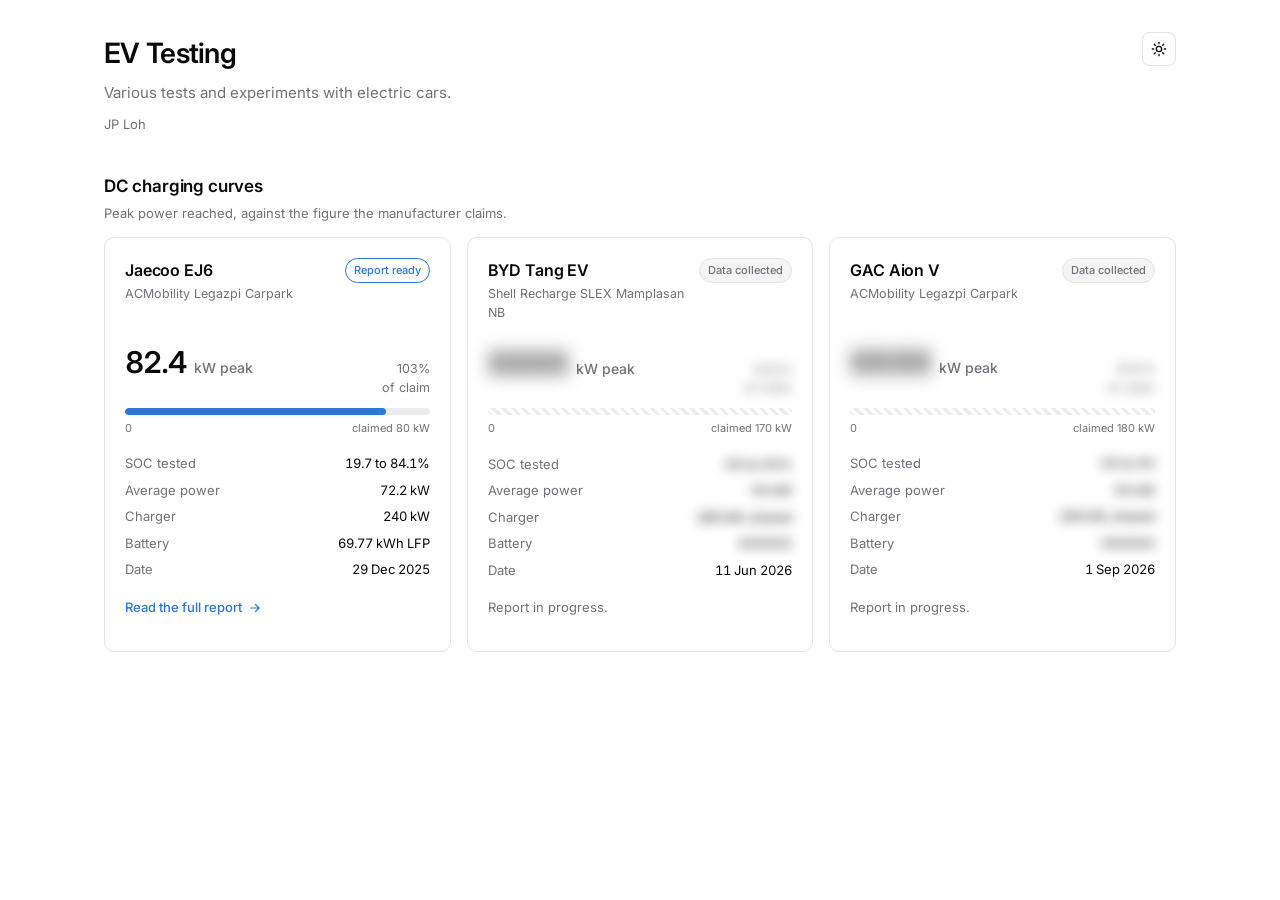
==== index.html @ d7ea399c "Initial commit with landing page and EJ6 report" ====
<!doctype html>
<html lang="en" data-theme="light">
<head>
<meta charset="utf-8">
<meta name="viewport" content="width=device-width, initial-scale=1">
<title>EV Testing</title>
<meta name="description" content="Various tests and experiments with electric cars">
<link rel="preconnect" href="https://fonts.googleapis.com">
<link rel="preconnect" href="https://fonts.gstatic.com" crossorigin>
<link href="https://fonts.googleapis.com/css2?family=Inter:wght@400;500;600&family=JetBrains+Mono:wght@400;500&display=swap" rel="stylesheet">
<link rel="stylesheet" href="./styles.css">
</head>
<body>
<div class="wrap">

<header>
  <div>
    <h1>EV Testing</h1>
    <p class="lede">Various tests and experiments with electric cars.</p>
    <p class="byline">
      <span>JP Loh</span>
    </p>
  </div>
  <button id="theme" aria-label="Toggle dark mode" title="Toggle dark mode">
    <svg id="ico-sun" viewBox="0 0 24 24" fill="none" stroke="currentColor" stroke-width="2" stroke-linecap="round"><circle cx="12" cy="12" r="4"/><path d="M12 2v2M12 20v2M4.93 4.93l1.41 1.41M17.66 17.66l1.41 1.41M2 12h2M20 12h2M6.34 17.66l-1.41 1.41M19.07 4.93l-1.41 1.41"/></svg>
    <svg id="ico-moon" viewBox="0 0 24 24" fill="none" stroke="currentColor" stroke-width="2" stroke-linecap="round" stroke-linejoin="round" hidden><path d="M21 12.79A9 9 0 1 1 11.21 3 7 7 0 0 0 21 12.79z"/></svg>
  </button>
</header>

<div class="section-head">
  <h2>DC charging curves</h2>
  <p>Peak power reached, against the figure the manufacturer claims.</p>
</div>

<div class="grid">

  <a class="card" href="./dc-charging-curve/jaecoo-ej6/">
    <div class="card-top">
      <div>
        <p class="model">Jaecoo EJ6</p>
        <p class="where">ACMobility Legazpi Carpark</p>
      </div>
      <span class="badge ready">Report ready</span>
    </div>

    <div class="headline">
      <span class="num">82.4</span><span class="unit">kW peak</span>
      <span class="claim">103%<br>of claim</span>
    </div>
    <div class="meter" role="img" aria-label="Peak power reached 103 percent of the 80 kW claim">
      <div class="track"><div class="fill" style="width: 85.8%"></div><div class="tick"></div></div>
      <div class="scale"><span>0</span><span>claimed 80 kW</span></div>
    </div>

    <dl>
      <dt>SOC tested</dt><dd>19.7 to 84.1%</dd>
      <dt>Average power</dt><dd>72.2 kW</dd>
      <dt>Charger</dt><dd>240 kW</dd>
      <dt>Battery</dt><dd>69.77 kWh LFP</dd>
      <dt>Date</dt><dd>29 Dec 2025</dd>
    </dl>

    <p class="cta">Read the full report
      <svg viewBox="0 0 24 24" fill="none" stroke="currentColor" stroke-width="2" stroke-linecap="round" stroke-linejoin="round"><path d="M5 12h14M13 6l6 6-6 6"/></svg>
    </p>
  </a>

  <div class="card censored">
    <div class="card-top">
      <div>
        <p class="model">BYD Tang EV</p>
        <p class="where">Shell Recharge SLEX Mamplasan NB</p>
      </div>
      <span class="badge">Data collected</span>
    </div>

    <div class="headline">
      <span class="num">XXXX</span><span class="unit">kW peak</span>
      <span class="claim">XXX%<br>of claim</span>
    </div>
    <div class="meter" role="img" aria-label="Peak power result withheld until the report is published">
      <div class="track"><div class="fill" style="width: 83.3%"></div><div class="tick"></div></div>
      <div class="scale"><span>0</span><span>claimed 170 kW</span></div>
    </div>

    <dl>
      <dt>SOC tested</dt><dd>XX to XX%</dd>
      <dt>Average power</dt><dd>XX kW</dd>
      <dt>Charger</dt><dd>180 kW, shared</dd>
      <dt>Battery</dt><dd>XXXXXX</dd>
      <dt>Date</dt><dd style="filter: none;">11 Jun 2026</dd>
    </dl>

    <p class="pending">Report in progress.</p>
  </div>

  <div class="card censored">
    <div class="card-top">
      <div>
        <p class="model">GAC Aion V</p>
        <p class="where">ACMobility Legazpi Carpark</p>
      </div>
      <span class="badge">Data collected</span>
    </div>

    <div class="headline">
      <span class="num">XXXX</span><span class="unit">kW peak</span>
      <span class="claim">XXX%<br>of claim</span>
    </div>
    <div class="meter" role="img" aria-label="Peak power result withheld until the report is published">
      <div class="track"><div class="fill" style="width: 43.3%"></div><div class="tick"></div></div>
      <div class="scale"><span>0</span><span>claimed 180 kW</span></div>
    </div>

    <dl>
      <dt>SOC tested</dt><dd>XX to XX</dd>
      <dt>Average power</dt><dd>XX kW</dd>
      <dt>Charger</dt><dd>240 kW, shared</dd>
      <dt>Battery</dt><dd>XXXXXX</dd>
      <dt>Date</dt><dd style="filter: none;">1 Sep 2026</dd>
    </dl>

    <p class="pending">Report in progress.</p>
  </div>

</div>
<script src="./app.js"></script>
</body>
</html>
---- styles.css ----
/* ---------- shadcn-style tokens ---------- */
:root {
  color-scheme: light;
  --background: #ffffff;
  --foreground: #09090b;
  --card: #ffffff;
  --muted: #f4f4f5;
  --muted-foreground: #71717a;
  --border: #e4e4e7;
  --accent: #f4f4f5;
  --ring: #a1a1aa;
  --radius: 0.625rem;
  --accent-blue: #2a78d6;
  --track: #ececef;
}
:root[data-theme="dark"] {
  color-scheme: dark;
  --background: #09090b;
  --foreground: #fafafa;
  --card: #0f0f11;
  --muted: #18181b;
  --muted-foreground: #a1a1aa;
  --border: #27272a;
  --accent: #1c1c1f;
  --ring: #52525b;
  --accent-blue: #3987e5;
  --track: #232327;
}

* { box-sizing: border-box; }
html, body { margin: 0; padding: 0; }
body {
  background: var(--background);
  color: var(--foreground);
  font-family: Inter, ui-sans-serif, system-ui, -apple-system, "Segoe UI", sans-serif;
  font-size: 14px;
  line-height: 1.5;
  -webkit-font-smoothing: antialiased;
}
.wrap { max-width: 1120px; margin: 0 auto; padding: 32px 24px 64px; }

/* ---------- header ---------- */
header { display: flex; align-items: flex-start; justify-content: space-between; gap: 24px; margin-bottom: 14px; }
header > div { min-width: 0; }
h1 { font-size: 28px; font-weight: 600; letter-spacing: -0.025em; margin: 0 0 8px; }
.lede { color: var(--muted-foreground); font-size: 15px; margin: 0; max-width: 64ch; }
.byline { color: var(--muted-foreground); font-size: 13px; margin: 10px 0 0; display: flex; flex-wrap: wrap; align-items: baseline; }
.byline span { white-space: nowrap; }
.dot { opacity: .5; margin: 0 8px; }

button {
  font: inherit; color: inherit; cursor: pointer;
  background: var(--card); border: 1px solid var(--border);
  border-radius: calc(var(--radius) - 2px); padding: 8px;
  display: inline-flex; align-items: center; transition: background .13s ease;
}
button:hover { background: var(--accent); }
button:focus-visible { outline: 2px solid var(--ring); outline-offset: 2px; }
button svg { width: 16px; height: 16px; display: block; }
[hidden] { display: none !important; }

.section-head { margin: 40px 0 14px; }
.section-head h2 { font-size: 17px; font-weight: 600; letter-spacing: -0.01em; margin: 0; }
.section-head p { color: var(--muted-foreground); font-size: 13px; margin: 4px 0 0; }

/* ---------- vehicle cards ---------- */
.grid { display: grid; grid-template-columns: repeat(auto-fit, minmax(300px, 1fr)); gap: 16px; }
.card {
  background: var(--card); border: 1px solid var(--border);
  border-radius: var(--radius); padding: 20px; display: flex; flex-direction: column;
}
a.card { text-decoration: none; color: inherit; transition: border-color .15s ease, box-shadow .15s ease, transform .15s ease; }
a.card:hover { border-color: var(--ring); box-shadow: 0 6px 20px -8px rgb(0 0 0 / .18); transform: translateY(-2px); }
a.card:focus-visible { outline: 2px solid var(--ring); outline-offset: 2px; }

.card-top { display: flex; align-items: flex-start; justify-content: space-between; gap: 12px; min-height: 64px; }
.model { font-size: 16px; font-weight: 600; letter-spacing: -0.01em; margin: 0; }
.where { color: var(--muted-foreground); font-size: 12.5px; margin: 3px 0 0; }

.badge {
  font-size: 11px; font-weight: 500; padding: 3px 8px; border-radius: 999px;
  border: 1px solid var(--border); background: var(--muted); color: var(--muted-foreground);
  white-space: nowrap; flex: none;
}
.badge.ready { border-color: var(--accent-blue); color: var(--accent-blue); background: transparent; }

.headline { margin: 18px 0 0; display: flex; align-items: baseline; gap: 8px; }
.headline .num { font-size: 30px; font-weight: 600; letter-spacing: -0.03em; font-variant-numeric: tabular-nums; }
.headline .unit { font-size: 14px; font-weight: 500; color: var(--muted-foreground); }
.headline .claim { font-size: 12.5px; color: var(--muted-foreground); margin-left: auto; text-align: right; }

/* peak power as a share of the manufacturer's claim; track spans 0-120% */
.meter { margin-top: 10px; }
.meter .track { position: relative; height: 7px; border-radius: 999px; background: var(--track); overflow: hidden; }
.meter .fill { position: absolute; inset: 0 auto 0 0; border-radius: 999px; background: var(--accent-blue); }
.meter .tick { position: absolute; top: -3px; bottom: -3px; left: 83.333%; width: 1px; background: var(--muted-foreground); opacity: .55; }
.meter .scale { display: flex; justify-content: space-between; font-size: 11px; color: var(--muted-foreground); margin-top: 5px; }

dl { margin: 18px 0 0; display: grid; grid-template-columns: auto 1fr; gap: 7px 16px; font-size: 13px; }
dt { color: var(--muted-foreground); }
dd { margin: 0; text-align: right; font-variant-numeric: tabular-nums; }

.cta { margin-top: auto; padding-top: 18px; font-size: 13px; font-weight: 500; color: var(--accent-blue); display: flex; align-items: center; gap: 6px; }
.cta svg { width: 14px; height: 14px; }
.pending { margin-top: auto; padding-top: 18px; font-size: 13px; color: var(--muted-foreground); }

/* figures withheld until a car's report is published */
.card.censored .headline .num { filter: blur(9px); }
.card.censored .headline .claim,
.card.censored dl dd { filter: blur(6px); }
.card.censored .headline .num,
.card.censored .headline .claim,
.card.censored dl dd {
  user-select: none; -webkit-user-select: none;
  pointer-events: none;
}
/* a blurred bar still shows its length, so the meter is hatched out instead */
.card.censored .meter .fill,
.card.censored .meter .tick { display: none; }
.card.censored .meter .track {
  background: repeating-linear-gradient(
    45deg, var(--track), var(--track) 3px, transparent 3px, transparent 7px);
}

.note { margin: 14px 0 0; font-size: 12.5px; color: var(--muted-foreground); }

/* ---------- prose card ---------- */
.prose { background: var(--card); border: 1px solid var(--border); border-radius: var(--radius); padding: 22px 24px; }
.prose h3 { font-size: 14px; font-weight: 600; margin: 0 0 10px; }
.prose p { margin: 0 0 12px; max-width: 78ch; color: var(--foreground); }
.prose p:last-child { margin-bottom: 0; }
.prose ul { margin: 0; padding-left: 18px; max-width: 78ch; }
.prose li { margin-bottom: 7px; }
.prose li:last-child { margin-bottom: 0; }
.prose strong { font-weight: 600; }
.mono { font-family: "JetBrains Mono", ui-monospace, monospace; font-size: 12.5px; }

footer { margin-top: 44px; padding-top: 20px; border-top: 1px solid var(--border); color: var(--muted-foreground); font-size: 12.5px; }
footer a { color: inherit; }

@media (max-width: 640px) {
  .wrap { padding: 24px 16px 48px; }
  header { flex-direction: column; gap: 14px; }
  h1 { font-size: 24px; }
}
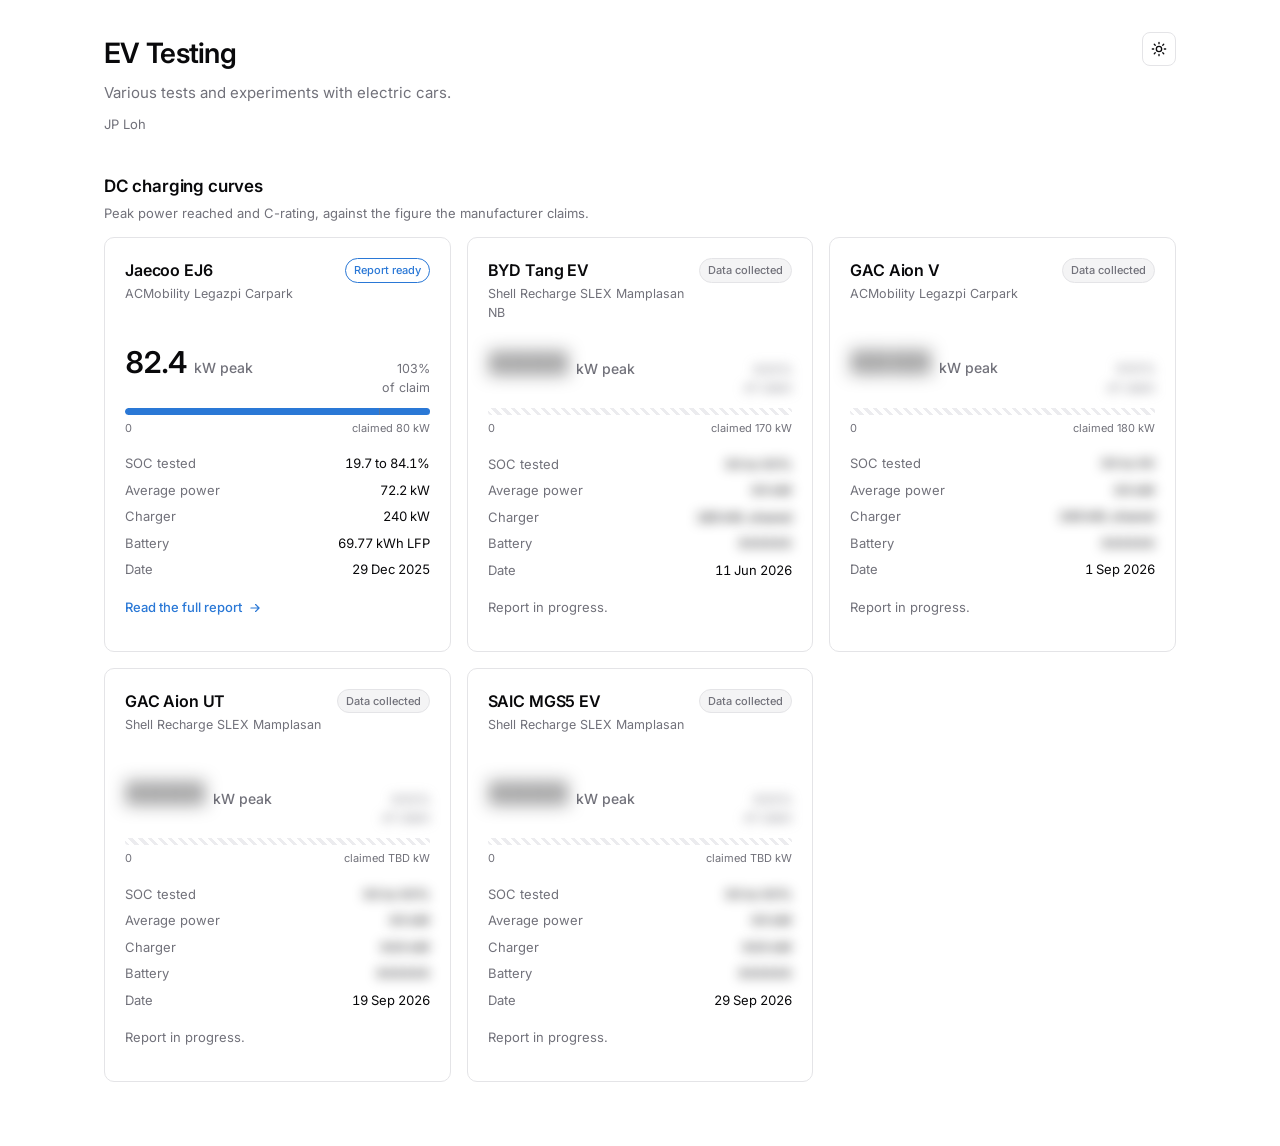
==== commit 33ad7198: "Add placeholder for GAC Aion UT and SAIC MGS5 EV" ====
--- a/index.html
+++ b/index.html
@@ -9,27 +9,22 @@
 <link rel="preconnect" href="https://fonts.gstatic.com" crossorigin>
 <link href="https://fonts.googleapis.com/css2?family=Inter:wght@400;500;600&family=JetBrains+Mono:wght@400;500&display=swap" rel="stylesheet">
 <link rel="stylesheet" href="./styles.css">
+<script src="./header.js"></script>
 </head>
 <body>
 <div class="wrap">
 
-<header>
-  <div>
-    <h1>EV Testing</h1>
-    <p class="lede">Various tests and experiments with electric cars.</p>
-    <p class="byline">
-      <span>JP Loh</span>
-    </p>
-  </div>
-  <button id="theme" aria-label="Toggle dark mode" title="Toggle dark mode">
-    <svg id="ico-sun" viewBox="0 0 24 24" fill="none" stroke="currentColor" stroke-width="2" stroke-linecap="round"><circle cx="12" cy="12" r="4"/><path d="M12 2v2M12 20v2M4.93 4.93l1.41 1.41M17.66 17.66l1.41 1.41M2 12h2M20 12h2M6.34 17.66l-1.41 1.41M19.07 4.93l-1.41 1.41"/></svg>
-    <svg id="ico-moon" viewBox="0 0 24 24" fill="none" stroke="currentColor" stroke-width="2" stroke-linecap="round" stroke-linejoin="round" hidden><path d="M21 12.79A9 9 0 1 1 11.21 3 7 7 0 0 0 21 12.79z"/></svg>
-  </button>
-</header>
+<site-header>
+  <h1>EV Testing</h1>
+  <p class="lede">Various tests and experiments with electric cars.</p>
+  <p class="byline">
+    <span>JP Loh</span>
+  </p>
+</site-header>
 
-<div class="section-head">
+<div class="section-head" id="dc-charging-curves">
   <h2>DC charging curves</h2>
-  <p>Peak power reached, against the figure the manufacturer claims.</p>
+  <p>Peak power reached and C-rating, against the figure the manufacturer claims.</p>
 </div>
 
 <div class="grid">
@@ -48,7 +43,7 @@
       <span class="claim">103%<br>of claim</span>
     </div>
     <div class="meter" role="img" aria-label="Peak power reached 103 percent of the 80 kW claim">
-      <div class="track"><div class="fill" style="width: 85.8%"></div><div class="tick"></div></div>
+      <div class="track"><div class="fill" style="width: 103%"></div><div class="tick"></div></div>
       <div class="scale"><span>0</span><span>claimed 80 kW</span></div>
     </div>
 
@@ -123,7 +118,67 @@
     <p class="pending">Report in progress.</p>
   </div>
 
+  <div class="card censored">
+    <div class="card-top">
+      <div>
+        <p class="model">GAC Aion UT</p>
+        <p class="where">Shell Recharge SLEX Mamplasan</p>
+      </div>
+      <span class="badge">Data collected</span>
+    </div>
+
+    <div class="headline">
+      <span class="num">XXXX</span><span class="unit">kW peak</span>
+      <span class="claim">XXX%<br>of claim</span>
+    </div>
+    <div class="meter" role="img" aria-label="Peak power result withheld until the report is published">
+      <div class="track"><div class="fill" style="width: 83.3%"></div><div class="tick"></div></div>
+      <div class="scale"><span>0</span><span>claimed TBD kW</span></div>
+    </div>
+
+    <dl>
+      <dt>SOC tested</dt><dd>XX to XX%</dd>
+      <dt>Average power</dt><dd>XX kW</dd>
+      <dt>Charger</dt><dd>XXX kW</dd>
+      <dt>Battery</dt><dd>XXXXXX</dd>
+      <dt>Date</dt><dd style="filter: none;">19 Sep 2026</dd>
+    </dl>
+
+    <p class="pending">Report in progress.</p>
+  </div>
+
+  <div class="card censored">
+    <div class="card-top">
+      <div>
+        <p class="model">SAIC MGS5 EV</p>
+        <p class="where">Shell Recharge SLEX Mamplasan</p>
+      </div>
+      <span class="badge">Data collected</span>
+    </div>
+
+    <div class="headline">
+      <span class="num">XXXX</span><span class="unit">kW peak</span>
+      <span class="claim">XXX%<br>of claim</span>
+    </div>
+    <div class="meter" role="img" aria-label="Peak power result withheld until the report is published">
+      <div class="track"><div class="fill" style="width: 83.3%"></div><div class="tick"></div></div>
+      <div class="scale"><span>0</span><span>claimed TBD kW</span></div>
+    </div>
+
+    <dl>
+      <dt>SOC tested</dt><dd>XX to XX%</dd>
+      <dt>Average power</dt><dd>XX kW</dd>
+      <dt>Charger</dt><dd>XXX kW</dd>
+      <dt>Battery</dt><dd>XXXXXX</dd>
+      <dt>Date</dt><dd style="filter: none;">29 Sep 2026</dd>
+    </dl>
+
+    <p class="pending">Report in progress.</p>
+  </div>
+
 </div>
-<script src="./app.js"></script>
+<!-- Cloudflare Web Analytics -->
+ <script type='module' src='https://static.cloudflareinsights.com/beacon.min.js' data-cf-beacon='{"token": "1b5160ae69d342719ec05895a3b62908"}'></script>
+ <!-- End Cloudflare Web Analytics -->
 </body>
 </html>
--- a/styles.css
+++ b/styles.css
@@ -1,3 +1,5 @@
+/* Shared stylesheet for the landing page and every report page. */
+
 /* ---------- shadcn-style tokens ---------- */
 :root {
   color-scheme: light;
@@ -7,11 +9,18 @@
   --muted: #f4f4f5;
   --muted-foreground: #71717a;
   --border: #e4e4e7;
+  --input: #e4e4e7;
   --accent: #f4f4f5;
   --ring: #a1a1aa;
   --radius: 0.625rem;
   --accent-blue: #2a78d6;
   --track: #ececef;
+  --grid: #ececef;
+  /* validated categorical slots: blue / yellow / magenta / green */
+  --series-kw:  #2a78d6;
+  --series-a:   #eda100;
+  --series-v:   #e87ba4;
+  --series-soc: #008300;
 }
 :root[data-theme="dark"] {
   color-scheme: dark;
@@ -21,10 +30,16 @@
   --muted: #18181b;
   --muted-foreground: #a1a1aa;
   --border: #27272a;
+  --input: #27272a;
   --accent: #1c1c1f;
   --ring: #52525b;
   --accent-blue: #3987e5;
   --track: #232327;
+  --grid: #1f1f23;
+  --series-kw:  #3987e5;
+  --series-a:   #c98500;
+  --series-v:   #d55181;
+  --series-soc: #008300;
 }
 
 * { box-sizing: border-box; }
@@ -38,26 +53,54 @@
   -webkit-font-smoothing: antialiased;
 }
 .wrap { max-width: 1120px; margin: 0 auto; padding: 32px 24px 64px; }
-
-/* ---------- header ---------- */
+[hidden] { display: none !important; }
+.mono { font-family: "JetBrains Mono", ui-monospace, monospace; font-size: 12.5px; }
+
+/* ---------- header (rendered by header.js) ---------- */
+site-header { display: block; }
 header { display: flex; align-items: flex-start; justify-content: space-between; gap: 24px; margin-bottom: 14px; }
 header > div { min-width: 0; }
 h1 { font-size: 28px; font-weight: 600; letter-spacing: -0.025em; margin: 0 0 8px; }
 .lede { color: var(--muted-foreground); font-size: 15px; margin: 0; max-width: 64ch; }
 .byline { color: var(--muted-foreground); font-size: 13px; margin: 10px 0 0; display: flex; flex-wrap: wrap; align-items: baseline; }
-.byline span { white-space: nowrap; }
+.sub { color: var(--muted-foreground); font-size: 13px; margin: 0; display: flex; flex-wrap: wrap; align-items: baseline; }
+.byline span, .sub span { white-space: nowrap; }
 .dot { opacity: .5; margin: 0 8px; }
 
+.crumbs { margin: 0 0 14px; font-size: 13px; color: var(--muted-foreground); }
+.crumbs ol { list-style: none; margin: 0; padding: 0; display: flex; flex-wrap: wrap; align-items: center; gap: 6px; }
+.crumbs li { display: inline-flex; align-items: center; gap: 6px; }
+.crumbs a { color: inherit; text-decoration: none; transition: color .13s ease; }
+.crumbs a:hover { color: var(--foreground); }
+.crumbs a:focus-visible { outline: 2px solid var(--ring); outline-offset: 2px; border-radius: 3px; }
+.crumbs [aria-current="page"] { color: var(--foreground); }
+.crumbs svg { width: 14px; height: 14px; flex: none; }
+
+/* report pages: tighter title, more room before the content */
+site-header[compact] header { margin-bottom: 28px; }
+site-header[compact] h1 { font-size: 24px; letter-spacing: -0.02em; margin: 0 0 6px; }
+
+/* ---------- buttons ---------- */
 button {
   font: inherit; color: inherit; cursor: pointer;
-  background: var(--card); border: 1px solid var(--border);
-  border-radius: calc(var(--radius) - 2px); padding: 8px;
-  display: inline-flex; align-items: center; transition: background .13s ease;
+  background: var(--card);
+  border: 1px solid var(--border);
+  border-radius: calc(var(--radius) - 2px);
+  padding: 7px 12px;
+  display: inline-flex; align-items: center; gap: 7px;
+  transition: background .13s ease, border-color .13s ease, opacity .13s ease;
 }
 button:hover { background: var(--accent); }
 button:focus-visible { outline: 2px solid var(--ring); outline-offset: 2px; }
-button svg { width: 16px; height: 16px; display: block; }
-[hidden] { display: none !important; }
+.icon-btn { padding: 8px; }
+.icon-btn svg { width: 16px; height: 16px; display: block; }
+
+/* ---------- cards (shared base) ---------- */
+.card { background: var(--card); border: 1px solid var(--border); border-radius: var(--radius); }
+
+/* ======================================================================
+   Landing page
+   ====================================================================== */
 
 .section-head { margin: 40px 0 14px; }
 .section-head h2 { font-size: 17px; font-weight: 600; letter-spacing: -0.01em; margin: 0; }
@@ -65,10 +108,7 @@
 
 /* ---------- vehicle cards ---------- */
 .grid { display: grid; grid-template-columns: repeat(auto-fit, minmax(300px, 1fr)); gap: 16px; }
-.card {
-  background: var(--card); border: 1px solid var(--border);
-  border-radius: var(--radius); padding: 20px; display: flex; flex-direction: column;
-}
+.grid > .card { padding: 20px; display: flex; flex-direction: column; }
 a.card { text-decoration: none; color: inherit; transition: border-color .15s ease, box-shadow .15s ease, transform .15s ease; }
 a.card:hover { border-color: var(--ring); box-shadow: 0 6px 20px -8px rgb(0 0 0 / .18); transform: translateY(-2px); }
 a.card:focus-visible { outline: 2px solid var(--ring); outline-offset: 2px; }
@@ -133,13 +173,95 @@
 .prose li { margin-bottom: 7px; }
 .prose li:last-child { margin-bottom: 0; }
 .prose strong { font-weight: 600; }
-.mono { font-family: "JetBrains Mono", ui-monospace, monospace; font-size: 12.5px; }
-
+
+/* ======================================================================
+   Report pages
+   ====================================================================== */
+
+/* ---------- stat tiles ---------- */
+.tiles { display: grid; grid-template-columns: repeat(auto-fit, minmax(150px, 1fr)); gap: 12px; margin-bottom: 24px; }
+.tile { background: var(--card); border: 1px solid var(--border); border-radius: var(--radius); padding: 14px 16px; }
+.tile .label { color: var(--muted-foreground); font-size: 12px; font-weight: 500; }
+.tile .value { font-size: 22px; font-weight: 600; letter-spacing: -0.02em; margin-top: 3px; font-variant-numeric: tabular-nums; }
+.tile .value small { font-size: 13px; font-weight: 500; color: var(--muted-foreground); margin-left: 3px; }
+.tile .sub2 { font-size: 12px; color: var(--muted-foreground); margin-top: 2px; font-variant-numeric: tabular-nums; }
+
+/* ---------- card sections + controls ---------- */
+.card-head { padding: 18px 20px 14px; border-bottom: 1px solid var(--border); display: flex; flex-wrap: wrap; align-items: center; justify-content: space-between; gap: 14px; }
+.card-title { font-size: 15px; font-weight: 600; margin: 0; }
+.card-desc { font-size: 12.5px; color: var(--muted-foreground); margin: 3px 0 0; }
+.card-body { padding: 8px 12px 16px; }
+.controls { display: flex; flex-wrap: wrap; align-items: center; gap: 8px; }
+
+/* summary card: prose on the left, photos on the right */
+.two-col { display: grid; grid-template-columns: minmax(0, 1fr) minmax(0, 1fr); gap: 8px 28px; align-items: start; }
+.two-col .text-col > p:first-child { margin-top: 0; }
+.photo-col { display: grid; gap: 16px; align-content: start; }
+.photo-col figure { margin: 0; }
+.photo-col img { display: block; width: 100%; height: auto; border: 1px solid var(--border); border-radius: calc(var(--radius) - 2px); }
+.photo-col figcaption { font-size: 12px; color: var(--muted-foreground); margin-top: 6px; }
+
+/* legend chips double as series toggles */
+.chip {
+  font-size: 13px; padding: 5px 11px 5px 9px; border-radius: 999px;
+  background: var(--card); border: 1px solid var(--border); color: var(--foreground);
+}
+.chip .sw { width: 9px; height: 9px; border-radius: 2px; flex: none; }
+.chip[aria-pressed="false"] { color: var(--muted-foreground); opacity: .55; }
+.chip[aria-pressed="false"] .sw { background: var(--muted-foreground) !important; }
+
+.hint { font-size: 12px; color: var(--muted-foreground); margin: 10px 4px 0; }
+.load-error { font-size: 13px; color: var(--muted-foreground); margin: 4px; max-width: 62ch; }
+
+/* ---------- chart ---------- */
+#chart, #soc-chart { width: 100%; display: block; touch-action: pan-y; }
+.axis text { fill: var(--muted-foreground); font-size: 11px; font-family: "JetBrains Mono", ui-monospace, monospace; }
+.axis .domain { display: none; }
+.axis line { stroke: var(--border); }
+.gridline { stroke: var(--grid); stroke-width: 1; shape-rendering: crispEdges; }
+.facet-label { fill: var(--foreground); font-size: 12px; font-weight: 600; }
+.facet-unit { fill: var(--muted-foreground); font-size: 11px; }
+.series-line { fill: none; stroke-width: 2; stroke-linejoin: round; stroke-linecap: round; }
+.crosshair { stroke: var(--muted-foreground); stroke-width: 1; stroke-dasharray: 3 3; pointer-events: none; }
+.ref-line { stroke: var(--series-kw); stroke-width: 1.5; stroke-dasharray: 5 4; opacity: .55; }
+.ref-label { fill: var(--series-kw); font-size: 10.5px; font-weight: 500; opacity: .85; }
+.focus-dot { stroke: var(--card); stroke-width: 2; pointer-events: none; }
+.note-line { stroke: var(--muted-foreground); stroke-width: 1; stroke-dasharray: 2 3; opacity: .45; }
+.note-dot { fill: var(--series-kw); stroke: var(--card); stroke-width: 1.5; }
+.note-text { fill: var(--foreground); font-size: 10.5px; font-weight: 600; font-family: "JetBrains Mono", ui-monospace, monospace; }
+.note-text tspan.delta { fill: var(--muted-foreground); font-weight: 400; }
+.sel-rect { fill: var(--ring); opacity: .14; pointer-events: none; }
+
+/* ---------- tooltip ---------- */
+#tip {
+  position: fixed; pointer-events: none; opacity: 0; transition: opacity .1s ease;
+  background: var(--card); border: 1px solid var(--border); border-radius: calc(var(--radius) - 2px);
+  box-shadow: 0 8px 24px -6px rgb(0 0 0 / .18), 0 2px 6px -2px rgb(0 0 0 / .12);
+  padding: 10px 12px; font-size: 12.5px; z-index: 40; min-width: 168px;
+}
+#tip .t-time { font-weight: 600; font-family: "JetBrains Mono", ui-monospace, monospace; margin-bottom: 7px; }
+#tip .t-row { display: flex; align-items: center; gap: 8px; margin-top: 4px; }
+#tip .t-sw { width: 8px; height: 8px; border-radius: 2px; flex: none; }
+#tip .t-name { color: var(--muted-foreground); flex: 1; }
+#tip .t-val { font-family: "JetBrains Mono", ui-monospace, monospace; font-weight: 500; font-variant-numeric: tabular-nums; }
+
+/* ---------- table ---------- */
+#tablewrap { margin-top: 20px; overflow-x: auto; }
+table { border-collapse: collapse; width: 100%; font-size: 13px; }
+caption { text-align: left; color: var(--muted-foreground); font-size: 12.5px; padding: 0 0 10px; }
+th, td { padding: 7px 12px; text-align: right; border-bottom: 1px solid var(--border); font-variant-numeric: tabular-nums; }
+th { color: var(--muted-foreground); font-weight: 500; font-size: 12px; text-align: right; }
+th:first-child, td:first-child { text-align: left; font-family: "JetBrains Mono", ui-monospace, monospace; }
+tbody tr:hover { background: var(--muted); }
+
+/* ---------- footer ---------- */
 footer { margin-top: 44px; padding-top: 20px; border-top: 1px solid var(--border); color: var(--muted-foreground); font-size: 12.5px; }
 footer a { color: inherit; }
+footer p { margin: 0 0 6px; }
 
 @media (max-width: 640px) {
   .wrap { padding: 24px 16px 48px; }
   header { flex-direction: column; gap: 14px; }
   h1 { font-size: 24px; }
-}
+  .two-col { grid-template-columns: 1fr; }
+}
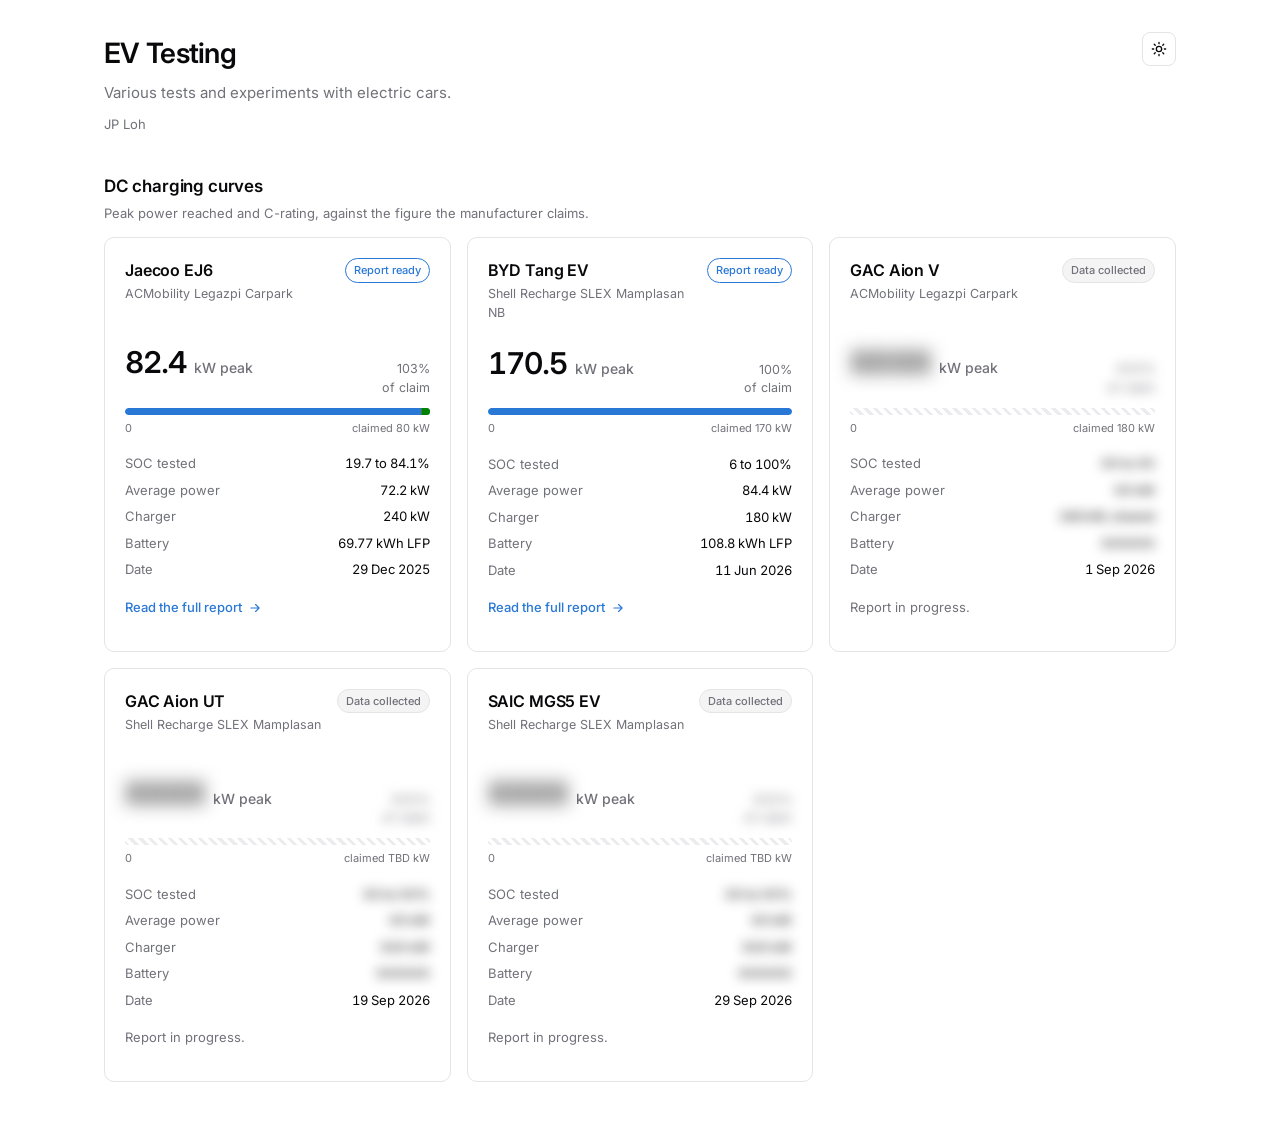
==== commit 958f83df: "BYD Tang EV report" ====
--- a/index.html
+++ b/index.html
@@ -42,8 +42,8 @@
       <span class="num">82.4</span><span class="unit">kW peak</span>
       <span class="claim">103%<br>of claim</span>
     </div>
-    <div class="meter" role="img" aria-label="Peak power reached 103 percent of the 80 kW claim">
-      <div class="track"><div class="fill" style="width: 103%"></div><div class="tick"></div></div>
+    <div class="meter" style="--pct: 103" role="img" aria-label="Peak power reached 103 percent of the 80 kW claim">
+      <div class="track"><div class="fill"></div><div class="over"></div><div class="tick"></div></div>
       <div class="scale"><span>0</span><span>claimed 80 kW</span></div>
     </div>
 
@@ -60,34 +60,36 @@
     </p>
   </a>
 
-  <div class="card censored">
+  <a class="card" href="./dc-charging-curve/byd-tang-ev/">
     <div class="card-top">
       <div>
         <p class="model">BYD Tang EV</p>
         <p class="where">Shell Recharge SLEX Mamplasan NB</p>
       </div>
-      <span class="badge">Data collected</span>
+      <span class="badge ready">Report ready</span>
     </div>
 
     <div class="headline">
-      <span class="num">XXXX</span><span class="unit">kW peak</span>
-      <span class="claim">XXX%<br>of claim</span>
+      <span class="num">170.5</span><span class="unit">kW peak</span>
+      <span class="claim">100%<br>of claim</span>
     </div>
-    <div class="meter" role="img" aria-label="Peak power result withheld until the report is published">
-      <div class="track"><div class="fill" style="width: 83.3%"></div><div class="tick"></div></div>
+    <div class="meter" style="--pct: 100" role="img" aria-label="Peak power reached 100 percent of the 170 kW claim">
+      <div class="track"><div class="fill"></div><div class="over"></div><div class="tick"></div></div>
       <div class="scale"><span>0</span><span>claimed 170 kW</span></div>
     </div>
 
     <dl>
-      <dt>SOC tested</dt><dd>XX to XX%</dd>
-      <dt>Average power</dt><dd>XX kW</dd>
-      <dt>Charger</dt><dd>180 kW, shared</dd>
-      <dt>Battery</dt><dd>XXXXXX</dd>
-      <dt>Date</dt><dd style="filter: none;">11 Jun 2026</dd>
+      <dt>SOC tested</dt><dd>6 to 100%</dd>
+      <dt>Average power</dt><dd>84.4 kW</dd>
+      <dt>Charger</dt><dd>180 kW</dd>
+      <dt>Battery</dt><dd>108.8 kWh LFP</dd>
+      <dt>Date</dt><dd>11 Jun 2026</dd>
     </dl>
 
-    <p class="pending">Report in progress.</p>
-  </div>
+    <p class="cta">Read the full report
+      <svg viewBox="0 0 24 24" fill="none" stroke="currentColor" stroke-width="2" stroke-linecap="round" stroke-linejoin="round"><path d="M5 12h14M13 6l6 6-6 6"/></svg>
+    </p>
+  </a>
 
   <div class="card censored">
     <div class="card-top">
--- a/styles.css
+++ b/styles.css
@@ -15,12 +15,14 @@
   --radius: 0.625rem;
   --accent-blue: #2a78d6;
   --track: #ececef;
+  --meter-over: #008300;
   --grid: #ececef;
   /* validated categorical slots: blue / yellow / magenta / green */
   --series-kw:  #2a78d6;
   --series-a:   #eda100;
   --series-v:   #e87ba4;
   --series-soc: #008300;
+  --series-temp: #4a3aa7;
 }
 :root[data-theme="dark"] {
   color-scheme: dark;
@@ -35,11 +37,13 @@
   --ring: #52525b;
   --accent-blue: #3987e5;
   --track: #232327;
+  --meter-over: #19a319;
   --grid: #1f1f23;
   --series-kw:  #3987e5;
   --series-a:   #c98500;
   --series-v:   #d55181;
   --series-soc: #008300;
+  --series-temp: #9085e9;
 }
 
 * { box-sizing: border-box; }
@@ -130,10 +134,24 @@
 .headline .claim { font-size: 12.5px; color: var(--muted-foreground); margin-left: auto; text-align: right; }
 
 /* peak power as a share of the manufacturer's claim; track spans 0-120% */
-.meter { margin-top: 10px; }
+/* Each card sets --pct (its peak as a share of that car's claim). The track ends
+   at 100% of the claim, so a car that fell short simply leaves the bar unfilled.
+   Only a car that beat its claim stretches its own scale past 100 to make room
+   for the overshoot, which is drawn in green past the tick. Each card scales
+   independently, so no card gives up space for an overshoot it does not have. */
+.meter { --pct: 0; --top: max(100, var(--pct)); margin-top: 10px; }
 .meter .track { position: relative; height: 7px; border-radius: 999px; background: var(--track); overflow: hidden; }
-.meter .fill { position: absolute; inset: 0 auto 0 0; border-radius: 999px; background: var(--accent-blue); }
-.meter .tick { position: absolute; top: -3px; bottom: -3px; left: 83.333%; width: 1px; background: var(--muted-foreground); opacity: .55; }
+.meter .fill { position: absolute; top: 0; bottom: 0; left: 0; border-radius: 999px; background: var(--accent-blue);
+  width: calc(var(--pct) / var(--top) * 100%); }
+/* Sits on top of the tail of .fill, so the bar reads as one length that simply
+   changes colour past the claim. Square edges; the track rounds the outer end. */
+.meter .over { position: absolute; top: 0; bottom: 0; background: var(--meter-over);
+  left: calc(100 / var(--top) * 100%);
+  width: calc(max(var(--pct) - 100, 0) / var(--top) * 100%); }
+/* At or below the claim the tick lands on the track's own right edge, where the
+   "claimed N kW" label already marks it, so it is clipped away unseen. */
+.meter .tick { position: absolute; top: -3px; bottom: -3px; width: 1px; background: var(--muted-foreground); opacity: .55;
+  left: calc(100 / var(--top) * 100%); }
 .meter .scale { display: flex; justify-content: space-between; font-size: 11px; color: var(--muted-foreground); margin-top: 5px; }
 
 dl { margin: 18px 0 0; display: grid; grid-template-columns: auto 1fr; gap: 7px 16px; font-size: 13px; }
@@ -156,6 +174,7 @@
 }
 /* a blurred bar still shows its length, so the meter is hatched out instead */
 .card.censored .meter .fill,
+.card.censored .meter .over,
 .card.censored .meter .tick { display: none; }
 .card.censored .meter .track {
   background: repeating-linear-gradient(
